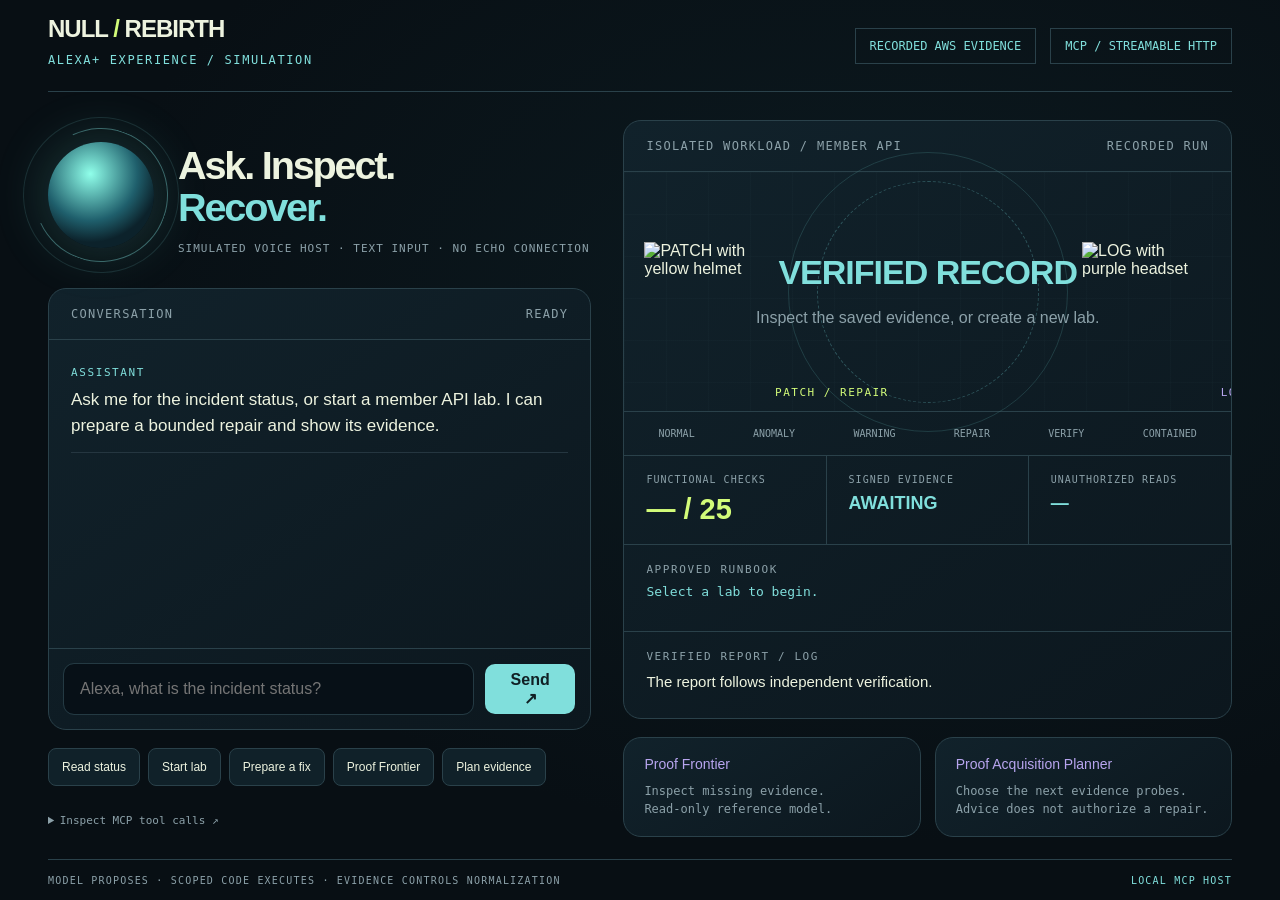
==== alexa_sim/index.html @ 540561ac "Publish recovery lab and tested Alexa experience simulation" ====
<!doctype html><html lang="en"><head><meta charset="utf-8"><meta name="viewport" content="width=device-width,initial-scale=1"><meta name="session" content="__WEB_TOKEN__"><title>NULL / REBIRTH — Alexa+ Experience Simulation</title>
<style>

:root{color-scheme:dark;--bg:#080f14;--panel:#101c24;--line:#2a414a;--ink:#edf3df;--dim:#8ca1a9;--lime:#d2fb79;--cyan:#80dfdc;--amber:#ff8957;--purple:#b8a5ef}*{box-sizing:border-box}body{margin:0;background:radial-gradient(ellipse at 68% 35%,#14313955,transparent 64%),var(--bg);color:var(--ink);font:16px Arial,sans-serif;height:100dvh;overflow:hidden}button,input{font:inherit}button{cursor:pointer}button:disabled{opacity:.35;cursor:default}header{height:92px;display:flex;align-items:center;justify-content:space-between;border-bottom:1px solid var(--line);margin:0 48px}.brand{font-size:24px;font-weight:800;letter-spacing:-1px}.brand span{color:var(--lime)}.eyebrow,.mono{font:12px Consolas,monospace;letter-spacing:1.6px}.eyebrow{color:var(--cyan);margin:10px 0}.chips{display:flex;gap:14px}.chip{border:1px solid var(--line);padding:10px 14px;color:var(--cyan);font:12px Consolas,monospace}.chip.live{color:var(--lime)}main{height:calc(100dvh - 133px);padding:28px 48px 22px;display:grid;grid-template-columns:1fr 1.12fr;gap:32px}.left,.right{min-height:0;display:flex;flex-direction:column;gap:18px}.opening{display:flex;gap:24px;align-items:center;min-height:150px}.opening h1{font-size:clamp(32px,3.1vw,61px);line-height:1.04;letter-spacing:-2.2px;margin:10px 0}.opening h1 em{font-style:normal;color:var(--cyan)}.orb{width:106px;height:106px;border-radius:50%;background:radial-gradient(circle at 40% 30%,#90ffea,#1f5f6c 48%,#0c222b 70%);box-shadow:0 0 55px #70efdf35;position:relative;flex-shrink:0;animation:breathe 4s ease-in-out infinite}.orb:before,.orb:after{content:'';position:absolute;inset:-14px;border:1px solid #80dfdc66;border-radius:50%;border-left-color:transparent;transform:rotate(20deg);animation:spin 18s linear infinite}.orb:after{inset:-25px;border-color:#80dfdc22;animation-direction:reverse}.host{font:11px Consolas,monospace;letter-spacing:1px;color:var(--dim);margin-top:14px}.panel{background:linear-gradient(145deg,#11222b,#0c171e);border:1px solid var(--line);border-radius:18px}.chat{flex:1;min-height:0;display:flex;flex-direction:column}.panel-head{padding:18px 22px;border-bottom:1px solid var(--line);display:flex;justify-content:space-between;color:var(--dim);font:12px Consolas,monospace;letter-spacing:1.3px}#conversation{flex:1;overflow:auto;padding:12px 22px 18px;scroll-behavior:smooth}.message{padding:14px 0;border-bottom:1px solid #253640;animation:arrive .35s ease both}.speaker{font:11px Consolas,monospace;letter-spacing:1.6px;color:var(--cyan);margin-bottom:8px}.message.user .speaker{color:var(--lime)}.message p{font-size:17px;line-height:1.5;margin:0;white-space:pre-line}.message.error p{color:var(--amber)}.input-row{padding:15px;display:flex;gap:12px;border-top:1px solid var(--line)}input{width:100%;min-width:0;border:0;background:#071017;color:var(--ink);padding:16px;border-radius:10px;outline:1px solid #243a43}input:focus{outline-color:var(--cyan)}.send{border:0;border-radius:10px;background:var(--cyan);color:#102024;padding:0 23px;font-weight:bold}.shortcuts{display:flex;gap:8px;flex-wrap:wrap}.shortcuts button{border:1px solid var(--line);background:#102129;color:var(--ink);font-size:12px;padding:11px 13px;border-radius:8px}.shortcuts button:hover{border-color:var(--cyan)}#confirm{background:var(--lime);color:#15201b;border:0;font-weight:bold}#confirm[hidden]{display:none}.telemetry{flex:1;min-height:0;display:flex;flex-direction:column;overflow:hidden}.stage{flex:1;min-height:230px;position:relative;display:flex;align-items:center;justify-content:center;background-image:linear-gradient(#243a4222 1px,transparent 1px),linear-gradient(90deg,#243a4222 1px,transparent 1px);background-size:42px 42px}.reticle{width:280px;height:280px;border:1px solid #3d74795c;border-radius:50%;position:absolute}.reticle:after{content:'';position:absolute;inset:28px;border:1px dashed #53979c70;border-radius:50%;animation:spin 35s linear infinite}.center{text-align:center;z-index:1;max-width:70%}.phase{color:var(--cyan);font-size:34px;letter-spacing:-1px;font-weight:bold;margin:0 0 14px}.detail{font-size:16px;color:var(--dim);max-width:480px;line-height:1.45}.warning{position:absolute;inset:35% 0 auto;background:var(--amber);color:#131517;font-size:clamp(44px,5vw,82px);font-weight:900;text-align:center;letter-spacing:-3px;transform:skewY(-4deg);display:none;z-index:4;animation:warning 2.4s ease-in-out infinite}.stage.warn .warning{display:block}.cat{width:125px;height:144px;position:absolute;bottom:25px;animation:catbob 2.5s ease-in-out infinite;z-index:3}.patch{left:20px;transition:transform 1.5s cubic-bezier(.2,.8,.2,1)}.log{right:24px;animation-delay:-1.3s}.stage.repair .patch{transform:translate(145px,-85px) rotate(-4deg)}.cat img{width:100%;height:100%}.cat b{position:absolute;bottom:-13px;width:100%;text-align:center;font:11px Consolas,monospace;letter-spacing:1.5px;color:var(--lime)}.log b{color:var(--purple)}.phase-list{display:flex;justify-content:space-around;border-top:1px solid var(--line);padding:16px 5px;font:10px Consolas,monospace;color:var(--dim)}.phase-list span.active{color:var(--lime)}.metrics{display:grid;grid-template-columns:1fr 1fr 1fr;border-top:1px solid var(--line)}.metrics div{padding:18px 22px;border-right:1px solid var(--line)}.metrics small{color:var(--dim);font:10px Consolas,monospace;letter-spacing:1px;display:block;margin-bottom:8px}.metrics strong{font-size:29px;color:var(--lime)}.metrics strong.small{font-size:18px;color:var(--cyan)}.plan{padding:18px 22px;border-top:1px solid var(--line);min-height:87px}.plan .mono{font-size:11px;color:var(--dim);margin-bottom:8px}.plan p{font-size:15px;margin:0;line-height:1.4}#runbook{color:var(--cyan);font:13px Consolas,monospace}.proof-grid{display:grid;grid-template-columns:1fr 1fr;gap:14px}.proof{padding:18px 20px;min-height:95px}.proof h3{font-size:14px;font-weight:normal;color:var(--purple);margin:0 0 10px}.proof p{font:12px/1.5 Consolas,monospace;margin:0;color:var(--dim)}details{color:var(--dim);font:11px Consolas,monospace}summary{cursor:pointer;padding:10px 0}#trace{max-height:100px;overflow:auto;font-size:10px;line-height:1.5}footer{height:41px;margin:0 48px;border-top:1px solid var(--line);display:flex;align-items:center;justify-content:space-between;color:var(--dim);font:10px Consolas,monospace;letter-spacing:1.2px}footer a{color:var(--cyan);text-decoration:none}.busy .orb{animation-duration:1s}.busy .send{opacity:.5}@keyframes breathe{50%{transform:scale(.94);box-shadow:0 0 75px #70efdf48}}@keyframes spin{to{transform:rotate(360deg)}}@keyframes catbob{50%{translate:0 -8px;rotate:1.5deg}}@keyframes warning{0%,100%{opacity:.88}50%{opacity:.13}}@keyframes arrive{from{opacity:0;transform:translateY(12px)}to{opacity:1;transform:translateY(0)}}@media(max-height:850px){header{height:70px}main{height:calc(100dvh - 111px);padding-top:16px;gap:24px}.opening{min-height:100px}.opening h1{font-size:39px}.orb{width:72px;height:72px}.stage{min-height:170px}.reticle{width:190px;height:190px}.cat{width:92px;height:105px}.metrics div{padding:12px 17px}.metrics strong{font-size:25px}.plan{padding:12px 18px;min-height:65px}.proof{padding:12px 16px;min-height:75px}.panel-head{padding:12px 17px}.phase{font-size:28px}.phase-list{padding:12px 3px}.message p{font-size:15px}.proof-grid{gap:10px}.left,.right{gap:12px}}@media(max-width:1000px){body{overflow:auto;height:auto}header{margin:0 24px}.chips .chip:last-child{display:none}main{height:auto;min-height:100dvh;padding:24px;grid-template-columns:1fr}.chat{min-height:470px}.telemetry{min-height:470px}.stage{min-height:260px}footer{margin:0 24px}.opening h1{font-size:44px}}
</style></head><body><header><div><div class="brand">NULL <span>/</span> REBIRTH</div><div class="eyebrow">ALEXA+ EXPERIENCE / SIMULATION</div></div><div class="chips"><span id="source" class="chip">RECORDED AWS EVIDENCE</span><span class="chip">MCP / STREAMABLE HTTP</span></div></header>
<main><section class="left"><div class="opening"><div class="orb"></div><div><h1>Ask. Inspect.<br><em>Recover.</em></h1><div class="host">SIMULATED VOICE HOST · TEXT INPUT · NO ECHO CONNECTION</div></div></div><div class="chat panel"><div class="panel-head"><span>CONVERSATION</span><span id="thinking">READY</span></div><div id="conversation"><div class="message"><div class="speaker">ASSISTANT</div><p>Ask me for the incident status, or start a member API lab. I can prepare a bounded repair and show its evidence.</p></div></div><form class="input-row" id="form"><input id="message" aria-label="Ask the simulated Alexa+ assistant" placeholder="Alexa, what is the incident status?" autocomplete="off"><button class="send" id="send">Send ↗</button></form></div><div class="shortcuts"><button data-command="Alexa, what is the incident status?">Read status</button><button data-command="Alexa, start the member API lab.">Start lab</button><button data-command="Alexa, prepare a repair.">Prepare a fix</button><button id="confirm" hidden data-command="Alexa, confirm the approved repair.">Confirm approved repair ↗</button><button data-command="Alexa, what evidence is missing?">Proof Frontier</button><button data-command="Alexa, plan the next evidence.">Plan evidence</button></div><details><summary>Inspect MCP tool calls ↗</summary><div id="trace"></div></details></section>
<section class="right"><div class="telemetry panel"><div class="panel-head"><span>ISOLATED WORKLOAD / MEMBER API</span><span id="run">RECORDED RUN</span></div><div class="stage" id="stage"><div class="reticle"></div><div class="warning">WARNING</div><div class="center"><div class="phase" id="phase">VERIFIED RECORD</div><div class="detail" id="detail">Inspect the saved evidence, or create a new lab.</div></div><div class="cat patch"><img src="/cat/patch.svg" alt="PATCH with yellow helmet"><b>PATCH / REPAIR</b></div><div class="cat log"><img src="/cat/log.svg" alt="LOG with purple headset"><b>LOG / REPORT</b></div></div><div class="phase-list" id="phases"><span>NORMAL</span><span>ANOMALY</span><span>WARNING</span><span>REPAIR</span><span>VERIFY</span><span>CONTAINED</span></div><div class="metrics"><div><small>FUNCTIONAL CHECKS</small><strong id="checks">— / 25</strong></div><div><small>SIGNED EVIDENCE</small><strong class="small" id="signature">AWAITING</strong></div><div><small>UNAUTHORIZED READS</small><strong class="small" id="denied">—</strong></div></div><div class="plan"><div class="mono">APPROVED RUNBOOK</div><p id="runbook">Select a lab to begin.</p></div><div class="plan"><div class="mono">VERIFIED REPORT / LOG</div><p id="report">The report follows independent verification.</p></div></div><div class="proof-grid"><div class="proof panel"><h3>Proof Frontier</h3><p id="frontier">Inspect missing evidence.<br>Read-only reference model.</p></div><div class="proof panel"><h3>Proof Acquisition Planner</h3><p id="planner">Choose the next evidence probes.<br>Advice does not authorize a repair.</p></div></div></section></main>
<footer><span>MODEL PROPOSES · SCOPED CODE EXECUTES · EVIDENCE CONTROLS NORMALIZATION</span><a href="/" target="_blank" rel="noopener">LOCAL MCP HOST</a></footer>
<script>
const $=id=>document.getElementById(id), token=document.querySelector('meta[name=session]').content;let busy=false;
const phaseLabels={NORMAL:'ALL SYSTEMS NOMINAL',ANOMALY:'UNAUTHORIZED ACCESS DETECTED',WARNING:'EVIDENCE PRESERVED',DIAGNOSING:'NOVA IS DIAGNOSING',REPAIR_READY:'REPAIR PLAN VALIDATED',REPAIRING:'CONTAINMENT IN PROGRESS',VERIFYING:'VERIFYING THE RESULT',NORMALIZED:'THREAT CONTAINED',REPORTING:'LOG IS REPORTING',COMPLETE:'THREAT CONTAINED',BLOCKED:'OPERATION BLOCKED'};
function render(s){$('source').textContent=s.mode;$('source').classList.toggle('live',s.mode==='AWS LIVE LAB');$('run').textContent=s.run_id.slice(0,16).toUpperCase();$('phase').textContent=phaseLabels[s.phase]||s.phase;$('checks').textContent=s.checks_passed+' / '+s.checks_total;const v=s.verification||{};$('signature').textContent=v.kms_signature_verified?'KMS VERIFIED':'PENDING';$('denied').textContent=v.containment?`${v.containment.denied} / ${v.containment.attempted} DENIED`:'PENDING';$('runbook').textContent=s.plan?s.plan.runbook:'Awaiting diagnosis';$('report').textContent=s.report||'The report follows independent verification.';$('detail').textContent=s.phase==='REPAIR_READY'?'The plan is ready. Review it before applying the change.':s.phase==='COMPLETE'?'Unauthorized reads denied. Legitimate reads preserved.':s.phase==='WARNING'?'Detection evidence is preserved. Containment is pending.':s.phase==='NORMAL'?'Healthy baseline created inside the isolated workload.':s.plan?.diagnosis||'Independent probes are checking the workload.';$('stage').classList.toggle('warn',['ANOMALY','WARNING','DIAGNOSING'].includes(s.phase));$('stage').classList.toggle('repair',['REPAIR_READY','REPAIRING','VERIFYING'].includes(s.phase));const idx=({NORMAL:0,ANOMALY:1,WARNING:2,DIAGNOSING:2,REPAIR_READY:3,REPAIRING:3,VERIFYING:4,NORMALIZED:5,REPORTING:5,COMPLETE:5})[s.phase];[...$('phases').children].forEach((el,i)=>el.classList.toggle('active',i===idx));}
function say(role,text,error=false){const el=document.createElement('div');el.className='message '+(role==='YOU'?'user':'')+(error?' error':'');const who=document.createElement('div');who.className='speaker';who.textContent=role;const p=document.createElement('p');p.textContent=text;el.append(who,p);$('conversation').append(el);$('conversation').scrollTop=$('conversation').scrollHeight;}
function response(tool,r){if(tool==='get_recovery_status')return `${phaseLabels[r.phase]||r.phase}. ${r.checks_passed} of ${r.checks_total} checks pass. ${r.mode==='RECORDED AWS EVIDENCE'?'This is saved AWS evidence.':'This is the current isolated AWS workload.'}`;if(tool==='start_incident_lab')return 'The member API lab has a healthy baseline. Ask me to prepare a repair to inject the selected fault, preserve its evidence and request a diagnosis.';if(tool==='prepare_recovery')return `PATCH: ${r.state.plan.diagnosis}\nApproved runbook: ${r.state.plan.runbook}.\nThe repair has not been applied. Confirm the approved repair to continue.`;if(tool==='confirm_recovery')return r.phase==='COMPLETE'?`LOG: ${r.report}`:'The workflow is blocked. No successful recovery is claimed.';if(tool==='inspect_proof_frontier'){const missing=Object.entries(r.decisions).filter(([k,v])=>v.status==='PROOF_MISSING');$('frontier').textContent=`Reference model: ${r.safe_mode}.\n${missing.length} ${missing.length===1?'action lacks':'actions lack'} required proof.`;return `The reference model is ${r.safe_mode}. Missing evidence and known failures remain separate. This calculation is read-only; it cannot authorize the live repair.`;}if(tool==='plan_missing_evidence'){$('planner').textContent=`${r.recommendations.length} candidate probes · ${r.budget_used} illustrative units.\nNo probes executed.`;return `The reference planner recommends ${r.recommendations.length} evidence probes within ${r.budget_used} illustrative units. These are modelling units, not AWS prices. No probe has run.`;}return `Signed normalization: ${r.normalization_verified?'verified':'not verified'}. KMS signature: ${r.kms_signature_verified?'valid':'pending'}. No business order was created.`;}
async function refresh(){try{const r=await fetch('/state',{cache:'no-store'});if(r.ok)render(await r.json());}catch{}}
async function send(message){if(busy||!message.trim())return;busy=true;document.body.classList.add('busy');$('thinking').textContent='CALLING MCP';$('send').disabled=true;say('YOU',message);$('message').value='';const timer=setInterval(refresh,1200);try{const raw=await fetch('/chat',{method:'POST',headers:{'Content-Type':'application/json','X-NR-Session':token},body:JSON.stringify({message})});const data=await raw.json();if(!raw.ok)throw Error(data.error||'The request failed.');const r=data.result;if(r.state)render(r.state);else if(r.phase&&r.run_id&&r.checks_total)render(r);say('ASSISTANT',response(data.tool,r));$('confirm').hidden=data.tool==='prepare_recovery'?false:data.tool==='confirm_recovery'||data.tool==='start_incident_lab'?true:$('confirm').hidden;const line=document.createElement('div');line.textContent=new Date().toISOString().slice(11,19)+'  '+data.tool+'  ✓';$('trace').prepend(line);}catch(e){say('ASSISTANT',e.message,true);}finally{clearInterval(timer);busy=false;document.body.classList.remove('busy');$('thinking').textContent='READY';$('send').disabled=false;}}
$('form').addEventListener('submit',e=>{e.preventDefault();send($('message').value)});document.querySelectorAll('[data-command]').forEach(b=>b.addEventListener('click',()=>send(b.dataset.command)));refresh();
</script></body></html>
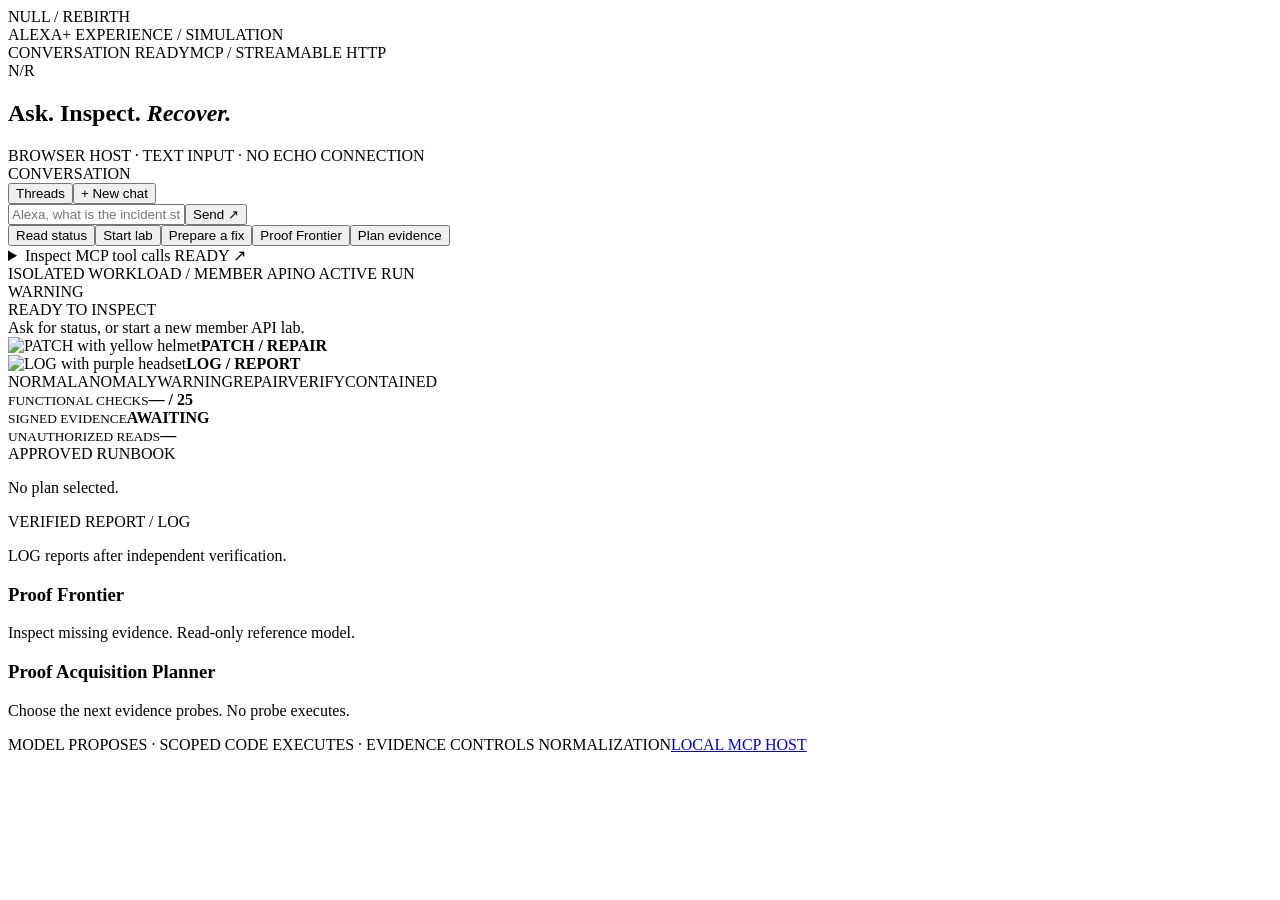
==== commit 2da283c0: "Restore bridge palette and add persistent conversation threads" ====
--- a/alexa_sim/index.html
+++ b/alexa_sim/index.html
@@ -1,18 +1,17 @@
-<!doctype html><html lang="en"><head><meta charset="utf-8"><meta name="viewport" content="width=device-width,initial-scale=1"><meta name="session" content="__WEB_TOKEN__"><title>NULL / REBIRTH — Alexa+ Experience Simulation</title>
-<style>
-
-:root{color-scheme:dark;--bg:#080f14;--panel:#101c24;--line:#2a414a;--ink:#edf3df;--dim:#8ca1a9;--lime:#d2fb79;--cyan:#80dfdc;--amber:#ff8957;--purple:#b8a5ef}*{box-sizing:border-box}body{margin:0;background:radial-gradient(ellipse at 68% 35%,#14313955,transparent 64%),var(--bg);color:var(--ink);font:16px Arial,sans-serif;height:100dvh;overflow:hidden}button,input{font:inherit}button{cursor:pointer}button:disabled{opacity:.35;cursor:default}header{height:92px;display:flex;align-items:center;justify-content:space-between;border-bottom:1px solid var(--line);margin:0 48px}.brand{font-size:24px;font-weight:800;letter-spacing:-1px}.brand span{color:var(--lime)}.eyebrow,.mono{font:12px Consolas,monospace;letter-spacing:1.6px}.eyebrow{color:var(--cyan);margin:10px 0}.chips{display:flex;gap:14px}.chip{border:1px solid var(--line);padding:10px 14px;color:var(--cyan);font:12px Consolas,monospace}.chip.live{color:var(--lime)}main{height:calc(100dvh - 133px);padding:28px 48px 22px;display:grid;grid-template-columns:1fr 1.12fr;gap:32px}.left,.right{min-height:0;display:flex;flex-direction:column;gap:18px}.opening{display:flex;gap:24px;align-items:center;min-height:150px}.opening h1{font-size:clamp(32px,3.1vw,61px);line-height:1.04;letter-spacing:-2.2px;margin:10px 0}.opening h1 em{font-style:normal;color:var(--cyan)}.orb{width:106px;height:106px;border-radius:50%;background:radial-gradient(circle at 40% 30%,#90ffea,#1f5f6c 48%,#0c222b 70%);box-shadow:0 0 55px #70efdf35;position:relative;flex-shrink:0;animation:breathe 4s ease-in-out infinite}.orb:before,.orb:after{content:'';position:absolute;inset:-14px;border:1px solid #80dfdc66;border-radius:50%;border-left-color:transparent;transform:rotate(20deg);animation:spin 18s linear infinite}.orb:after{inset:-25px;border-color:#80dfdc22;animation-direction:reverse}.host{font:11px Consolas,monospace;letter-spacing:1px;color:var(--dim);margin-top:14px}.panel{background:linear-gradient(145deg,#11222b,#0c171e);border:1px solid var(--line);border-radius:18px}.chat{flex:1;min-height:0;display:flex;flex-direction:column}.panel-head{padding:18px 22px;border-bottom:1px solid var(--line);display:flex;justify-content:space-between;color:var(--dim);font:12px Consolas,monospace;letter-spacing:1.3px}#conversation{flex:1;overflow:auto;padding:12px 22px 18px;scroll-behavior:smooth}.message{padding:14px 0;border-bottom:1px solid #253640;animation:arrive .35s ease both}.speaker{font:11px Consolas,monospace;letter-spacing:1.6px;color:var(--cyan);margin-bottom:8px}.message.user .speaker{color:var(--lime)}.message p{font-size:17px;line-height:1.5;margin:0;white-space:pre-line}.message.error p{color:var(--amber)}.input-row{padding:15px;display:flex;gap:12px;border-top:1px solid var(--line)}input{width:100%;min-width:0;border:0;background:#071017;color:var(--ink);padding:16px;border-radius:10px;outline:1px solid #243a43}input:focus{outline-color:var(--cyan)}.send{border:0;border-radius:10px;background:var(--cyan);color:#102024;padding:0 23px;font-weight:bold}.shortcuts{display:flex;gap:8px;flex-wrap:wrap}.shortcuts button{border:1px solid var(--line);background:#102129;color:var(--ink);font-size:12px;padding:11px 13px;border-radius:8px}.shortcuts button:hover{border-color:var(--cyan)}#confirm{background:var(--lime);color:#15201b;border:0;font-weight:bold}#confirm[hidden]{display:none}.telemetry{flex:1;min-height:0;display:flex;flex-direction:column;overflow:hidden}.stage{flex:1;min-height:230px;position:relative;display:flex;align-items:center;justify-content:center;background-image:linear-gradient(#243a4222 1px,transparent 1px),linear-gradient(90deg,#243a4222 1px,transparent 1px);background-size:42px 42px}.reticle{width:280px;height:280px;border:1px solid #3d74795c;border-radius:50%;position:absolute}.reticle:after{content:'';position:absolute;inset:28px;border:1px dashed #53979c70;border-radius:50%;animation:spin 35s linear infinite}.center{text-align:center;z-index:1;max-width:70%}.phase{color:var(--cyan);font-size:34px;letter-spacing:-1px;font-weight:bold;margin:0 0 14px}.detail{font-size:16px;color:var(--dim);max-width:480px;line-height:1.45}.warning{position:absolute;inset:35% 0 auto;background:var(--amber);color:#131517;font-size:clamp(44px,5vw,82px);font-weight:900;text-align:center;letter-spacing:-3px;transform:skewY(-4deg);display:none;z-index:4;animation:warning 2.4s ease-in-out infinite}.stage.warn .warning{display:block}.cat{width:125px;height:144px;position:absolute;bottom:25px;animation:catbob 2.5s ease-in-out infinite;z-index:3}.patch{left:20px;transition:transform 1.5s cubic-bezier(.2,.8,.2,1)}.log{right:24px;animation-delay:-1.3s}.stage.repair .patch{transform:translate(145px,-85px) rotate(-4deg)}.cat img{width:100%;height:100%}.cat b{position:absolute;bottom:-13px;width:100%;text-align:center;font:11px Consolas,monospace;letter-spacing:1.5px;color:var(--lime)}.log b{color:var(--purple)}.phase-list{display:flex;justify-content:space-around;border-top:1px solid var(--line);padding:16px 5px;font:10px Consolas,monospace;color:var(--dim)}.phase-list span.active{color:var(--lime)}.metrics{display:grid;grid-template-columns:1fr 1fr 1fr;border-top:1px solid var(--line)}.metrics div{padding:18px 22px;border-right:1px solid var(--line)}.metrics small{color:var(--dim);font:10px Consolas,monospace;letter-spacing:1px;display:block;margin-bottom:8px}.metrics strong{font-size:29px;color:var(--lime)}.metrics strong.small{font-size:18px;color:var(--cyan)}.plan{padding:18px 22px;border-top:1px solid var(--line);min-height:87px}.plan .mono{font-size:11px;color:var(--dim);margin-bottom:8px}.plan p{font-size:15px;margin:0;line-height:1.4}#runbook{color:var(--cyan);font:13px Consolas,monospace}.proof-grid{display:grid;grid-template-columns:1fr 1fr;gap:14px}.proof{padding:18px 20px;min-height:95px}.proof h3{font-size:14px;font-weight:normal;color:var(--purple);margin:0 0 10px}.proof p{font:12px/1.5 Consolas,monospace;margin:0;color:var(--dim)}details{color:var(--dim);font:11px Consolas,monospace}summary{cursor:pointer;padding:10px 0}#trace{max-height:100px;overflow:auto;font-size:10px;line-height:1.5}footer{height:41px;margin:0 48px;border-top:1px solid var(--line);display:flex;align-items:center;justify-content:space-between;color:var(--dim);font:10px Consolas,monospace;letter-spacing:1.2px}footer a{color:var(--cyan);text-decoration:none}.busy .orb{animation-duration:1s}.busy .send{opacity:.5}@keyframes breathe{50%{transform:scale(.94);box-shadow:0 0 75px #70efdf48}}@keyframes spin{to{transform:rotate(360deg)}}@keyframes catbob{50%{translate:0 -8px;rotate:1.5deg}}@keyframes warning{0%,100%{opacity:.88}50%{opacity:.13}}@keyframes arrive{from{opacity:0;transform:translateY(12px)}to{opacity:1;transform:translateY(0)}}@media(max-height:850px){header{height:70px}main{height:calc(100dvh - 111px);padding-top:16px;gap:24px}.opening{min-height:100px}.opening h1{font-size:39px}.orb{width:72px;height:72px}.stage{min-height:170px}.reticle{width:190px;height:190px}.cat{width:92px;height:105px}.metrics div{padding:12px 17px}.metrics strong{font-size:25px}.plan{padding:12px 18px;min-height:65px}.proof{padding:12px 16px;min-height:75px}.panel-head{padding:12px 17px}.phase{font-size:28px}.phase-list{padding:12px 3px}.message p{font-size:15px}.proof-grid{gap:10px}.left,.right{gap:12px}}@media(max-width:1000px){body{overflow:auto;height:auto}header{margin:0 24px}.chips .chip:last-child{display:none}main{height:auto;min-height:100dvh;padding:24px;grid-template-columns:1fr}.chat{min-height:470px}.telemetry{min-height:470px}.stage{min-height:260px}footer{margin:0 24px}.opening h1{font-size:44px}}
-</style></head><body><header><div><div class="brand">NULL <span>/</span> REBIRTH</div><div class="eyebrow">ALEXA+ EXPERIENCE / SIMULATION</div></div><div class="chips"><span id="source" class="chip">RECORDED AWS EVIDENCE</span><span class="chip">MCP / STREAMABLE HTTP</span></div></header>
-<main><section class="left"><div class="opening"><div class="orb"></div><div><h1>Ask. Inspect.<br><em>Recover.</em></h1><div class="host">SIMULATED VOICE HOST · TEXT INPUT · NO ECHO CONNECTION</div></div></div><div class="chat panel"><div class="panel-head"><span>CONVERSATION</span><span id="thinking">READY</span></div><div id="conversation"><div class="message"><div class="speaker">ASSISTANT</div><p>Ask me for the incident status, or start a member API lab. I can prepare a bounded repair and show its evidence.</p></div></div><form class="input-row" id="form"><input id="message" aria-label="Ask the simulated Alexa+ assistant" placeholder="Alexa, what is the incident status?" autocomplete="off"><button class="send" id="send">Send ↗</button></form></div><div class="shortcuts"><button data-command="Alexa, what is the incident status?">Read status</button><button data-command="Alexa, start the member API lab.">Start lab</button><button data-command="Alexa, prepare a repair.">Prepare a fix</button><button id="confirm" hidden data-command="Alexa, confirm the approved repair.">Confirm approved repair ↗</button><button data-command="Alexa, what evidence is missing?">Proof Frontier</button><button data-command="Alexa, plan the next evidence.">Plan evidence</button></div><details><summary>Inspect MCP tool calls ↗</summary><div id="trace"></div></details></section>
-<section class="right"><div class="telemetry panel"><div class="panel-head"><span>ISOLATED WORKLOAD / MEMBER API</span><span id="run">RECORDED RUN</span></div><div class="stage" id="stage"><div class="reticle"></div><div class="warning">WARNING</div><div class="center"><div class="phase" id="phase">VERIFIED RECORD</div><div class="detail" id="detail">Inspect the saved evidence, or create a new lab.</div></div><div class="cat patch"><img src="/cat/patch.svg" alt="PATCH with yellow helmet"><b>PATCH / REPAIR</b></div><div class="cat log"><img src="/cat/log.svg" alt="LOG with purple headset"><b>LOG / REPORT</b></div></div><div class="phase-list" id="phases"><span>NORMAL</span><span>ANOMALY</span><span>WARNING</span><span>REPAIR</span><span>VERIFY</span><span>CONTAINED</span></div><div class="metrics"><div><small>FUNCTIONAL CHECKS</small><strong id="checks">— / 25</strong></div><div><small>SIGNED EVIDENCE</small><strong class="small" id="signature">AWAITING</strong></div><div><small>UNAUTHORIZED READS</small><strong class="small" id="denied">—</strong></div></div><div class="plan"><div class="mono">APPROVED RUNBOOK</div><p id="runbook">Select a lab to begin.</p></div><div class="plan"><div class="mono">VERIFIED REPORT / LOG</div><p id="report">The report follows independent verification.</p></div></div><div class="proof-grid"><div class="proof panel"><h3>Proof Frontier</h3><p id="frontier">Inspect missing evidence.<br>Read-only reference model.</p></div><div class="proof panel"><h3>Proof Acquisition Planner</h3><p id="planner">Choose the next evidence probes.<br>Advice does not authorize a repair.</p></div></div></section></main>
+<!doctype html>
+<html lang="en"><head><meta charset="utf-8"><meta name="viewport" content="width=device-width,initial-scale=1"><meta name="session" content="__WEB_TOKEN__"><title>NULL / REBIRTH — Alexa+ Experience Simulation</title><link rel="stylesheet" href="/assets/bridge.css"><script type="module" src="/assets/bridge.js"></script></head>
+<body><header><div><div class="brand">NULL <span>/</span> REBIRTH</div><div class="eyebrow">ALEXA+ EXPERIENCE / SIMULATION</div></div><div class="chips"><span id="source" class="chip">CONVERSATION READY</span><span class="chip">MCP / STREAMABLE HTTP</span></div></header>
+<main><section class="left"><div class="opening"><div class="orb" aria-hidden="true">N/R</div><div><h1>Ask. Inspect. <em>Recover.</em></h1><div class="host">BROWSER HOST · TEXT INPUT · NO ECHO CONNECTION</div></div></div>
+<div class="chat panel"><div class="panel-head"><span id="conversation-title">CONVERSATION</span><div class="head-actions"><button class="quiet" id="threads-toggle" aria-controls="thread-drawer" aria-expanded="false">Threads</button><button class="quiet" id="new-chat">+ New chat</button></div></div>
+<div class="chat-body"><aside id="thread-drawer" class="thread-drawer" aria-label="Conversation history" hidden><div class="drawer-toolbar"><span id="thread-count">0 conversations</span><button id="select-threads" class="quiet">Select</button></div><div id="thread-list"></div><div id="selection-tools" class="drawer-foot" hidden><button id="select-all" class="quiet">Select all</button><button id="delete-selected" class="danger" disabled>Delete selected (0)</button></div></aside><div id="conversation" role="log" aria-label="Conversation messages" aria-live="polite"></div></div>
+<div id="storage-status" hidden></div><form class="input-row" id="form"><input id="message" aria-label="Ask the simulated Alexa+ assistant" placeholder="Alexa, what is the incident status?" autocomplete="off"><button class="send" id="send">Send ↗</button></form></div>
+<div class="shortcuts"><button data-command="Alexa, what is the incident status?">Read status</button><button data-command="Alexa, start the member API lab.">Start lab</button><button data-command="Alexa, prepare a repair.">Prepare a fix</button><button id="confirm" hidden data-command="Alexa, confirm the approved repair.">Confirm repair ↗</button><button data-command="Alexa, what evidence is missing?">Proof Frontier</button><button data-command="Alexa, plan the next evidence.">Plan evidence</button></div>
+<details class="tool-details"><summary>Inspect MCP tool calls <span id="thinking">READY</span> ↗</summary><div id="trace"></div></details></section>
+<section class="right"><div class="telemetry panel"><div class="panel-head"><span>ISOLATED WORKLOAD / MEMBER API</span><span id="run">NO ACTIVE RUN</span></div><div class="stage" id="stage"><div class="reticle"></div><div class="warning">WARNING</div><div class="center"><div class="phase" id="phase">READY TO INSPECT</div><div class="detail" id="detail">Ask for status, or start a new member API lab.</div></div><div class="cat patch"><img src="/cat/patch.svg" alt="PATCH with yellow helmet"><b>PATCH / REPAIR</b></div><div class="cat log"><img src="/cat/log.svg" alt="LOG with purple headset"><b>LOG / REPORT</b></div></div>
+<div class="phase-list" id="phases"><span>NORMAL</span><span>ANOMALY</span><span>WARNING</span><span>REPAIR</span><span>VERIFY</span><span>CONTAINED</span></div>
+<div class="metrics"><div><small>FUNCTIONAL CHECKS</small><strong id="checks">— / 25</strong></div><div><small>SIGNED EVIDENCE</small><strong class="small" id="signature">AWAITING</strong></div><div><small>UNAUTHORIZED READS</small><strong class="small" id="denied">—</strong></div></div>
+<div class="plan"><div class="mono">APPROVED RUNBOOK</div><p id="runbook">No plan selected.</p></div><div class="plan report-plan"><div class="mono">VERIFIED REPORT / LOG</div><p id="report">LOG reports after independent verification.</p></div></div>
+<div class="proof-grid"><div class="proof panel"><h3>Proof Frontier</h3><p id="frontier">Inspect missing evidence. Read-only reference model.</p></div><div class="proof panel"><h3>Proof Acquisition Planner</h3><p id="planner">Choose the next evidence probes. No probe executes.</p></div></div></section></main>
 <footer><span>MODEL PROPOSES · SCOPED CODE EXECUTES · EVIDENCE CONTROLS NORMALIZATION</span><a href="/" target="_blank" rel="noopener">LOCAL MCP HOST</a></footer>
-<script>
-const $=id=>document.getElementById(id), token=document.querySelector('meta[name=session]').content;let busy=false;
-const phaseLabels={NORMAL:'ALL SYSTEMS NOMINAL',ANOMALY:'UNAUTHORIZED ACCESS DETECTED',WARNING:'EVIDENCE PRESERVED',DIAGNOSING:'NOVA IS DIAGNOSING',REPAIR_READY:'REPAIR PLAN VALIDATED',REPAIRING:'CONTAINMENT IN PROGRESS',VERIFYING:'VERIFYING THE RESULT',NORMALIZED:'THREAT CONTAINED',REPORTING:'LOG IS REPORTING',COMPLETE:'THREAT CONTAINED',BLOCKED:'OPERATION BLOCKED'};
-function render(s){$('source').textContent=s.mode;$('source').classList.toggle('live',s.mode==='AWS LIVE LAB');$('run').textContent=s.run_id.slice(0,16).toUpperCase();$('phase').textContent=phaseLabels[s.phase]||s.phase;$('checks').textContent=s.checks_passed+' / '+s.checks_total;const v=s.verification||{};$('signature').textContent=v.kms_signature_verified?'KMS VERIFIED':'PENDING';$('denied').textContent=v.containment?`${v.containment.denied} / ${v.containment.attempted} DENIED`:'PENDING';$('runbook').textContent=s.plan?s.plan.runbook:'Awaiting diagnosis';$('report').textContent=s.report||'The report follows independent verification.';$('detail').textContent=s.phase==='REPAIR_READY'?'The plan is ready. Review it before applying the change.':s.phase==='COMPLETE'?'Unauthorized reads denied. Legitimate reads preserved.':s.phase==='WARNING'?'Detection evidence is preserved. Containment is pending.':s.phase==='NORMAL'?'Healthy baseline created inside the isolated workload.':s.plan?.diagnosis||'Independent probes are checking the workload.';$('stage').classList.toggle('warn',['ANOMALY','WARNING','DIAGNOSING'].includes(s.phase));$('stage').classList.toggle('repair',['REPAIR_READY','REPAIRING','VERIFYING'].includes(s.phase));const idx=({NORMAL:0,ANOMALY:1,WARNING:2,DIAGNOSING:2,REPAIR_READY:3,REPAIRING:3,VERIFYING:4,NORMALIZED:5,REPORTING:5,COMPLETE:5})[s.phase];[...$('phases').children].forEach((el,i)=>el.classList.toggle('active',i===idx));}
-function say(role,text,error=false){const el=document.createElement('div');el.className='message '+(role==='YOU'?'user':'')+(error?' error':'');const who=document.createElement('div');who.className='speaker';who.textContent=role;const p=document.createElement('p');p.textContent=text;el.append(who,p);$('conversation').append(el);$('conversation').scrollTop=$('conversation').scrollHeight;}
-function response(tool,r){if(tool==='get_recovery_status')return `${phaseLabels[r.phase]||r.phase}. ${r.checks_passed} of ${r.checks_total} checks pass. ${r.mode==='RECORDED AWS EVIDENCE'?'This is saved AWS evidence.':'This is the current isolated AWS workload.'}`;if(tool==='start_incident_lab')return 'The member API lab has a healthy baseline. Ask me to prepare a repair to inject the selected fault, preserve its evidence and request a diagnosis.';if(tool==='prepare_recovery')return `PATCH: ${r.state.plan.diagnosis}\nApproved runbook: ${r.state.plan.runbook}.\nThe repair has not been applied. Confirm the approved repair to continue.`;if(tool==='confirm_recovery')return r.phase==='COMPLETE'?`LOG: ${r.report}`:'The workflow is blocked. No successful recovery is claimed.';if(tool==='inspect_proof_frontier'){const missing=Object.entries(r.decisions).filter(([k,v])=>v.status==='PROOF_MISSING');$('frontier').textContent=`Reference model: ${r.safe_mode}.\n${missing.length} ${missing.length===1?'action lacks':'actions lack'} required proof.`;return `The reference model is ${r.safe_mode}. Missing evidence and known failures remain separate. This calculation is read-only; it cannot authorize the live repair.`;}if(tool==='plan_missing_evidence'){$('planner').textContent=`${r.recommendations.length} candidate probes · ${r.budget_used} illustrative units.\nNo probes executed.`;return `The reference planner recommends ${r.recommendations.length} evidence probes within ${r.budget_used} illustrative units. These are modelling units, not AWS prices. No probe has run.`;}return `Signed normalization: ${r.normalization_verified?'verified':'not verified'}. KMS signature: ${r.kms_signature_verified?'valid':'pending'}. No business order was created.`;}
-async function refresh(){try{const r=await fetch('/state',{cache:'no-store'});if(r.ok)render(await r.json());}catch{}}
-async function send(message){if(busy||!message.trim())return;busy=true;document.body.classList.add('busy');$('thinking').textContent='CALLING MCP';$('send').disabled=true;say('YOU',message);$('message').value='';const timer=setInterval(refresh,1200);try{const raw=await fetch('/chat',{method:'POST',headers:{'Content-Type':'application/json','X-NR-Session':token},body:JSON.stringify({message})});const data=await raw.json();if(!raw.ok)throw Error(data.error||'The request failed.');const r=data.result;if(r.state)render(r.state);else if(r.phase&&r.run_id&&r.checks_total)render(r);say('ASSISTANT',response(data.tool,r));$('confirm').hidden=data.tool==='prepare_recovery'?false:data.tool==='confirm_recovery'||data.tool==='start_incident_lab'?true:$('confirm').hidden;const line=document.createElement('div');line.textContent=new Date().toISOString().slice(11,19)+'  '+data.tool+'  ✓';$('trace').prepend(line);}catch(e){say('ASSISTANT',e.message,true);}finally{clearInterval(timer);busy=false;document.body.classList.remove('busy');$('thinking').textContent='READY';$('send').disabled=false;}}
-$('form').addEventListener('submit',e=>{e.preventDefault();send($('message').value)});document.querySelectorAll('[data-command]').forEach(b=>b.addEventListener('click',()=>send(b.dataset.command)));refresh();
-</script></body></html>
+<dialog id="delete-dialog" aria-labelledby="delete-title"><h2 id="delete-title">Delete conversations?</h2><p>Messages will be removed from this browser. AWS experiment records remain.</p><ul id="delete-list"></ul><div class="dialog-actions"><button id="cancel-delete" class="quiet">Cancel</button><button id="confirm-delete" class="danger">Delete conversations</button></div></dialog>
+</body></html>
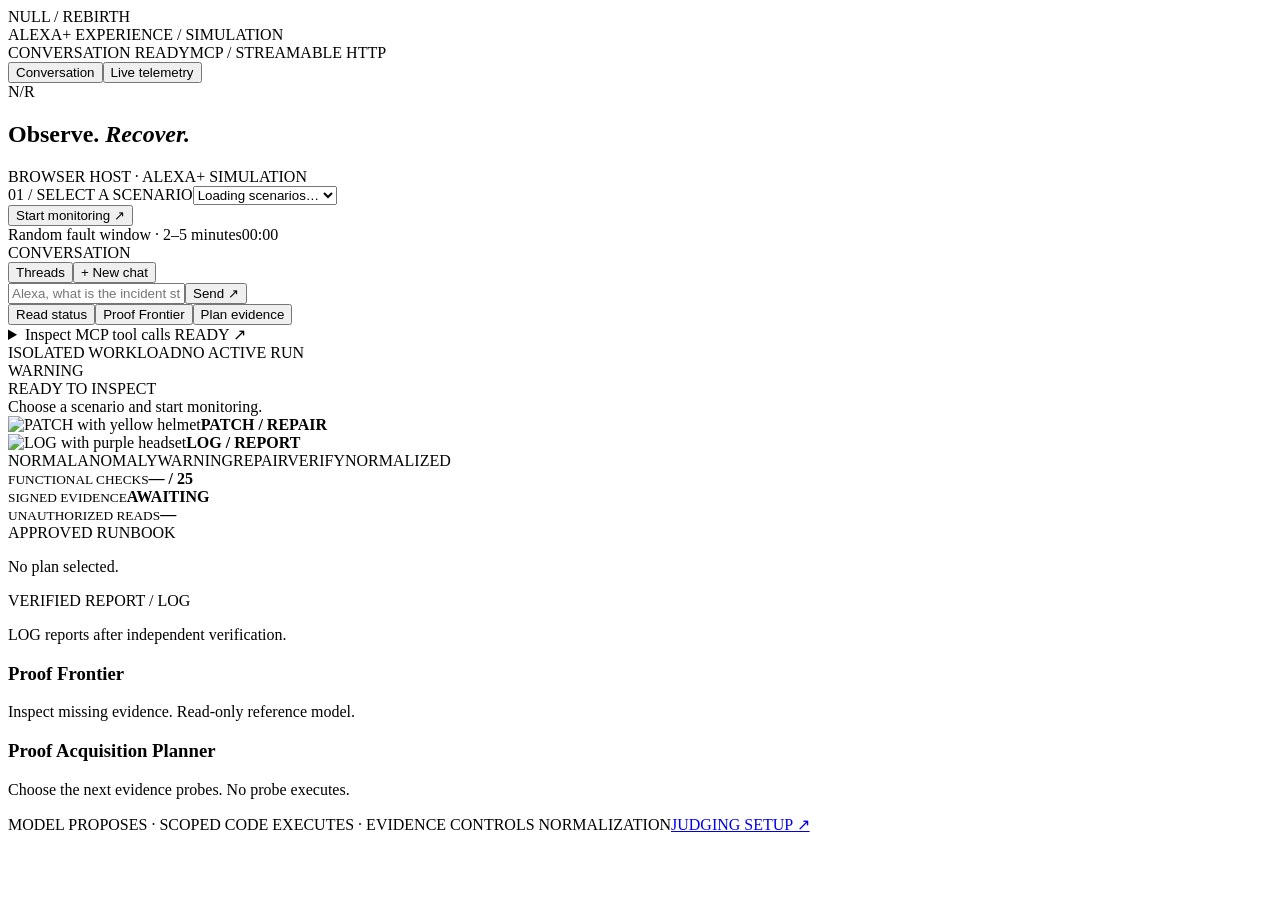
==== commit 2df3e85b: "Select scenarios and automatically diagnose randomly timed faults" ====
--- a/alexa_sim/index.html
+++ b/alexa_sim/index.html
@@ -1,17 +1,19 @@
 <!doctype html>
 <html lang="en"><head><meta charset="utf-8"><meta name="viewport" content="width=device-width,initial-scale=1"><meta name="session" content="__WEB_TOKEN__"><title>NULL / REBIRTH — Alexa+ Experience Simulation</title><link rel="stylesheet" href="/assets/bridge.css"><script type="module" src="/assets/bridge.js"></script></head>
 <body><header><div><div class="brand">NULL <span>/</span> REBIRTH</div><div class="eyebrow">ALEXA+ EXPERIENCE / SIMULATION</div></div><div class="chips"><span id="source" class="chip">CONVERSATION READY</span><span class="chip">MCP / STREAMABLE HTTP</span></div></header>
-<main><section class="left"><div class="opening"><div class="orb" aria-hidden="true">N/R</div><div><h1>Ask. Inspect. <em>Recover.</em></h1><div class="host">BROWSER HOST · TEXT INPUT · NO ECHO CONNECTION</div></div></div>
+<nav class="view-tabs" aria-label="Workspace view"><button id="view-conversation" aria-pressed="true">Conversation</button><button id="view-telemetry" aria-pressed="false">Live telemetry <span id="view-alert"></span></button></nav>
+<main><section class="left"><div class="opening"><div class="orb" aria-hidden="true">N/R</div><div><h1>Observe. <em>Recover.</em></h1><div class="host">BROWSER HOST · ALEXA+ SIMULATION</div></div></div>
+<form id="experiment-form" class="experiment panel"><div class="scenario-field"><label for="scenario">01 / SELECT A SCENARIO</label><select id="scenario" required aria-label="Incident scenario"><option value="">Loading scenarios…</option></select></div><button id="start-monitoring" type="submit">Start monitoring ↗</button><div class="monitor-line" role="status"><span class="monitor-dot"></span><span id="monitor-status">Random fault window · 2–5 minutes</span><time id="monitor-elapsed">00:00</time></div></form>
 <div class="chat panel"><div class="panel-head"><span id="conversation-title">CONVERSATION</span><div class="head-actions"><button class="quiet" id="threads-toggle" aria-controls="thread-drawer" aria-expanded="false">Threads</button><button class="quiet" id="new-chat">+ New chat</button></div></div>
 <div class="chat-body"><aside id="thread-drawer" class="thread-drawer" aria-label="Conversation history" hidden><div class="drawer-toolbar"><span id="thread-count">0 conversations</span><button id="select-threads" class="quiet">Select</button></div><div id="thread-list"></div><div id="selection-tools" class="drawer-foot" hidden><button id="select-all" class="quiet">Select all</button><button id="delete-selected" class="danger" disabled>Delete selected (0)</button></div></aside><div id="conversation" role="log" aria-label="Conversation messages" aria-live="polite"></div></div>
 <div id="storage-status" hidden></div><form class="input-row" id="form"><input id="message" aria-label="Ask the simulated Alexa+ assistant" placeholder="Alexa, what is the incident status?" autocomplete="off"><button class="send" id="send">Send ↗</button></form></div>
-<div class="shortcuts"><button data-command="Alexa, what is the incident status?">Read status</button><button data-command="Alexa, start the member API lab.">Start lab</button><button data-command="Alexa, prepare a repair.">Prepare a fix</button><button id="confirm" hidden data-command="Alexa, confirm the approved repair.">Confirm repair ↗</button><button data-command="Alexa, what evidence is missing?">Proof Frontier</button><button data-command="Alexa, plan the next evidence.">Plan evidence</button></div>
+<div class="shortcuts"><button id="confirm" hidden data-command="Alexa, confirm the approved repair.">Confirm repair ↗</button><button id="review" hidden>Review plan again ↗</button><button data-command="Alexa, what is the incident status?">Read status</button><button data-command="Alexa, what evidence is missing?">Proof Frontier</button><button data-command="Alexa, plan the next evidence.">Plan evidence</button></div>
 <details class="tool-details"><summary>Inspect MCP tool calls <span id="thinking">READY</span> ↗</summary><div id="trace"></div></details></section>
-<section class="right"><div class="telemetry panel"><div class="panel-head"><span>ISOLATED WORKLOAD / MEMBER API</span><span id="run">NO ACTIVE RUN</span></div><div class="stage" id="stage"><div class="reticle"></div><div class="warning">WARNING</div><div class="center"><div class="phase" id="phase">READY TO INSPECT</div><div class="detail" id="detail">Ask for status, or start a new member API lab.</div></div><div class="cat patch"><img src="/cat/patch.svg" alt="PATCH with yellow helmet"><b>PATCH / REPAIR</b></div><div class="cat log"><img src="/cat/log.svg" alt="LOG with purple headset"><b>LOG / REPORT</b></div></div>
-<div class="phase-list" id="phases"><span>NORMAL</span><span>ANOMALY</span><span>WARNING</span><span>REPAIR</span><span>VERIFY</span><span>CONTAINED</span></div>
+<section class="right"><div class="telemetry panel"><div class="panel-head"><span id="workload-name">ISOLATED WORKLOAD</span><span id="run">NO ACTIVE RUN</span></div><div class="stage" id="stage"><div class="reticle"></div><div class="warning">WARNING</div><div class="center"><div class="phase" id="phase">READY TO INSPECT</div><div class="detail" id="detail">Choose a scenario and start monitoring.</div></div><div class="cat patch"><img src="/cat/patch.svg" alt="PATCH with yellow helmet"><b>PATCH / REPAIR</b></div><div class="cat log"><img src="/cat/log.svg" alt="LOG with purple headset"><b>LOG / REPORT</b></div></div>
+<div class="phase-list" id="phases"><span>NORMAL</span><span>ANOMALY</span><span>WARNING</span><span>REPAIR</span><span>VERIFY</span><span>NORMALIZED</span></div>
 <div class="metrics"><div><small>FUNCTIONAL CHECKS</small><strong id="checks">— / 25</strong></div><div><small>SIGNED EVIDENCE</small><strong class="small" id="signature">AWAITING</strong></div><div><small>UNAUTHORIZED READS</small><strong class="small" id="denied">—</strong></div></div>
 <div class="plan"><div class="mono">APPROVED RUNBOOK</div><p id="runbook">No plan selected.</p></div><div class="plan report-plan"><div class="mono">VERIFIED REPORT / LOG</div><p id="report">LOG reports after independent verification.</p></div></div>
 <div class="proof-grid"><div class="proof panel"><h3>Proof Frontier</h3><p id="frontier">Inspect missing evidence. Read-only reference model.</p></div><div class="proof panel"><h3>Proof Acquisition Planner</h3><p id="planner">Choose the next evidence probes. No probe executes.</p></div></div></section></main>
-<footer><span>MODEL PROPOSES · SCOPED CODE EXECUTES · EVIDENCE CONTROLS NORMALIZATION</span><a href="/" target="_blank" rel="noopener">LOCAL MCP HOST</a></footer>
-<dialog id="delete-dialog" aria-labelledby="delete-title"><h2 id="delete-title">Delete conversations?</h2><p>Messages will be removed from this browser. AWS experiment records remain.</p><ul id="delete-list"></ul><div class="dialog-actions"><button id="cancel-delete" class="quiet">Cancel</button><button id="confirm-delete" class="danger">Delete conversations</button></div></dialog>
-</body></html>+<footer><span>MODEL PROPOSES · SCOPED CODE EXECUTES · EVIDENCE CONTROLS NORMALIZATION</span><a href="https://github.com/Applekeynote/null-rebirth#live-aws-lab-judges-with-the-shared-review-key" target="_blank" rel="noopener">JUDGING SETUP ↗</a></footer>
+<dialog id="delete-dialog" aria-labelledby="delete-title"><h2 id="delete-title">Delete conversations?</h2><p>Messages will be removed from this browser and pending monitoring timers cancelled. AWS experiment records remain.</p><ul id="delete-list"></ul><div class="dialog-actions"><button id="cancel-delete" class="quiet">Cancel</button><button id="confirm-delete" class="danger">Delete conversations</button></div></dialog>
+</body></html>
